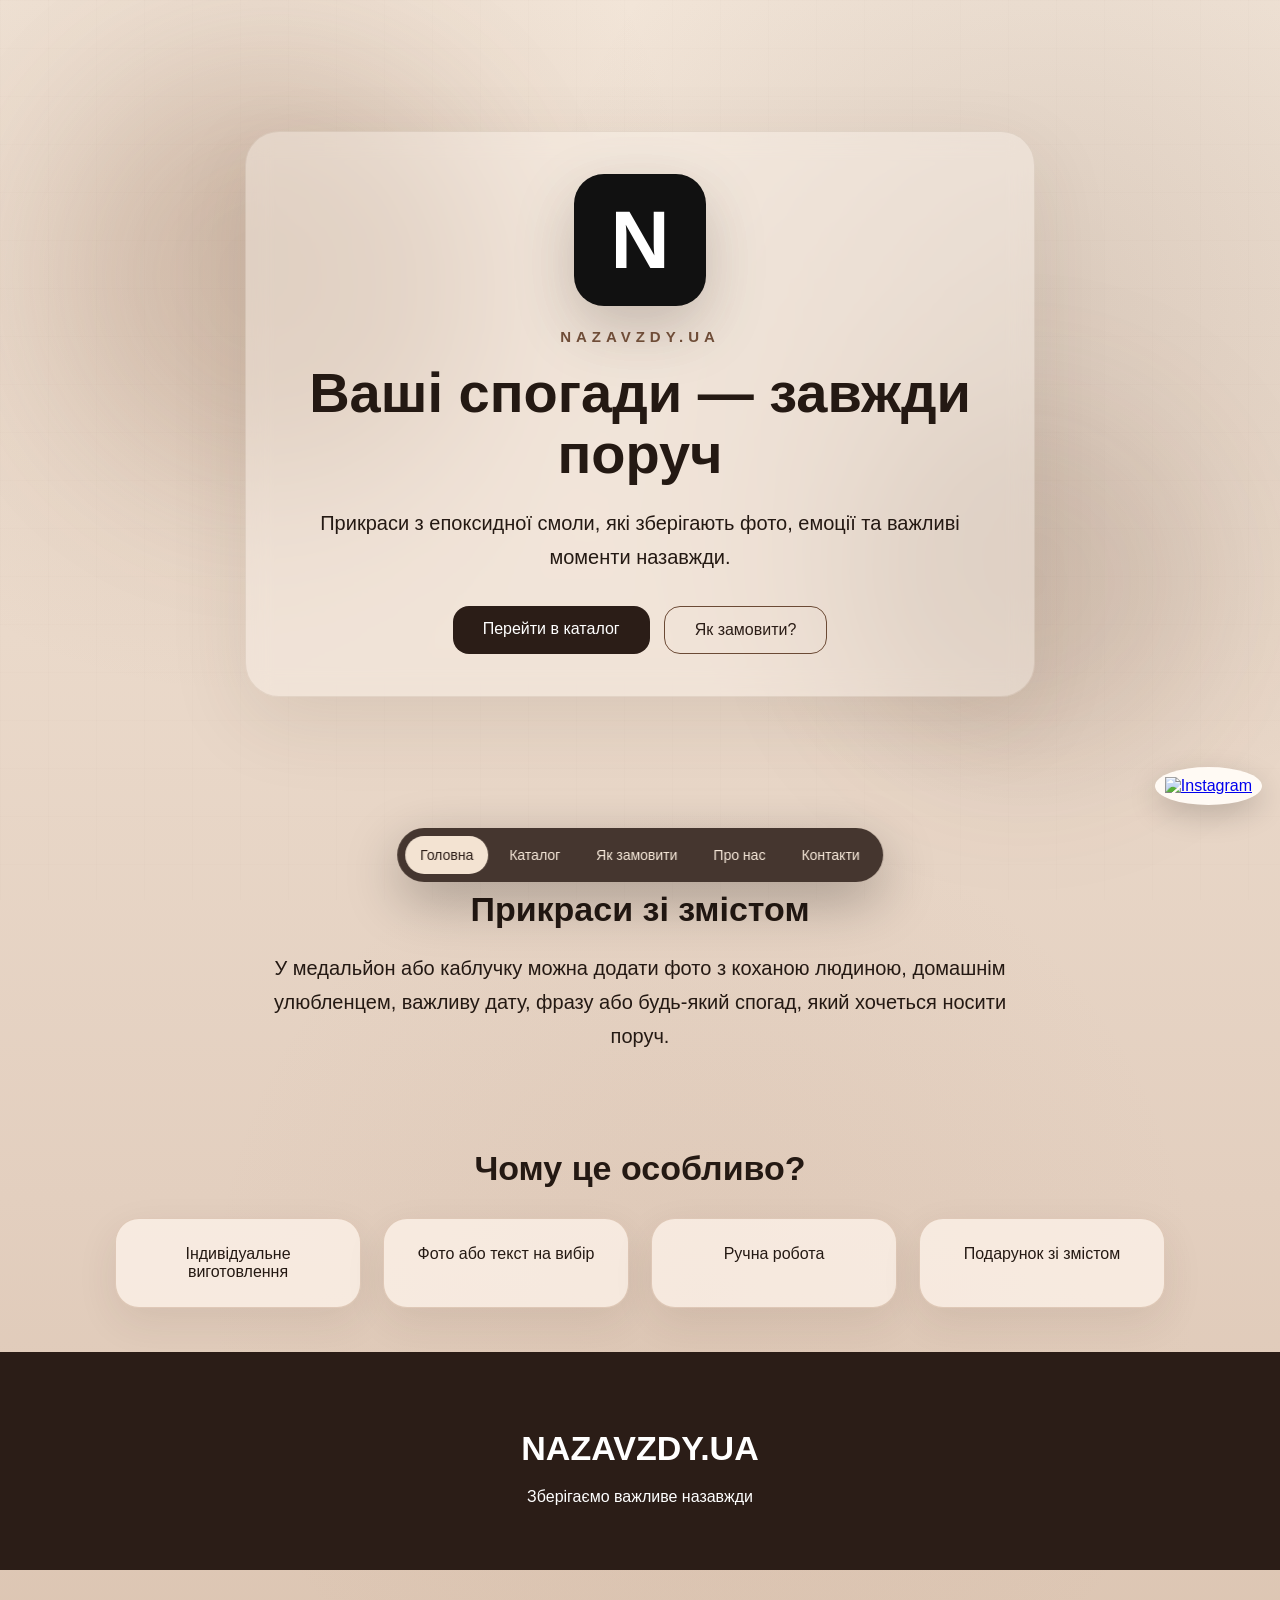
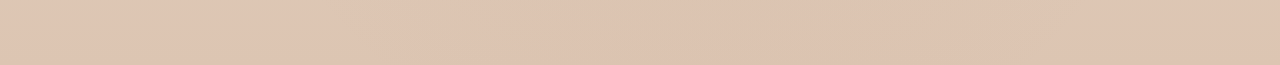
==== index.html @ 91086c23 "Add files via upload" ====
<!DOCTYPE html>
<html lang="uk">
<head>
  <meta charset="UTF-8" />
  <meta name="viewport" content="width=device-width, initial-scale=1.0" />
  <title>NAZAVZDY.UA — Головна</title>
  <link rel="stylesheet" href="style.css" />
</head>
<body>

<nav class="floating-nav">
  <a href="index.html" class="active">Головна</a>
  <a href="catalog.html">Каталог</a>
  <a href="how.html">Як замовити</a>
  <a href="about.html">Про нас</a>
  <a href="contacts.html">Контакти</a>
</nav>

<a href="https://www.instagram.com/nazavzdy.ua?igsh=MTdod3Fsb2txaDExZA%3D%3D&utm_source=qr" target="_blank" class="sticky-instagram">
  <img src="https://upload.wikimedia.org/wikipedia/commons/a/a5/Instagram_icon.png" alt="Instagram">
</a>

<header class="hero">
  <div class="bg-orb orb-one"></div>
  <div class="bg-orb orb-two"></div>

  <div class="hero-content">
    <div class="brand-mark">N</div>
    <p class="brand-small">NAZAVZDY.UA</p>
    <h1>Ваші спогади — завжди поруч</h1>
    <p class="hero-text">
      Прикраси з епоксидної смоли, які зберігають фото, емоції та важливі моменти назавжди.
    </p>

    <div class="hero-actions">
      <a href="catalog.html" class="btn">Перейти в каталог</a>
      <a href="how.html" class="btn btn-light">Як замовити?</a>
    </div>
  </div>
</header>

<section class="section">
  <h2>Прикраси зі змістом</h2>
  <p class="wide-text">
    У медальйон або каблучку можна додати фото з коханою людиною, домашнім улюбленцем,
    важливу дату, фразу або будь-який спогад, який хочеться носити поруч.
  </p>
</section>

<section class="section benefits">
  <h2>Чому це особливо?</h2>
  <div class="benefits-grid">
    <div>Індивідуальне виготовлення</div>
    <div>Фото або текст на вибір</div>
    <div>Ручна робота</div>
    <div>Подарунок зі змістом</div>
  </div>
</section>

<footer>
  <h2>NAZAVZDY.UA</h2>
  <p>Зберігаємо важливе назавжди</p>
</footer>

</body>
</html>
---- style.css ----
* {
  box-sizing: border-box;
}

html {
  scroll-behavior: smooth;
}

body {
  margin: 0;
  font-family: Arial, sans-serif;
  background:
    radial-gradient(circle at 18% 14%, rgba(138, 101, 74, 0.14), transparent 26%),
    radial-gradient(circle at 82% 18%, rgba(84, 58, 43, 0.12), transparent 30%),
    radial-gradient(circle at 55% 78%, rgba(170, 132, 106, 0.08), transparent 34%),
    linear-gradient(180deg, #f2e5d8 0%, #ead9ca 38%, #e3cfbf 72%, #dcc5b2 100%);
  color: #241913;
  overflow-x: hidden;
  padding-bottom: 95px;
}

body::before {
  content: "";
  position: fixed;
  inset: 0;
  pointer-events: none;
  background-image:
    linear-gradient(rgba(94,58,39,0.022) 1px, transparent 1px),
    linear-gradient(90deg, rgba(94,58,39,0.022) 1px, transparent 1px);
  background-size: 48px 48px;
  opacity: .45;
  z-index: -1;
}

.floating-nav {
  position: fixed;
  left: 50%;
  bottom: 18px;
  transform: translateX(-50%);
  z-index: 2000;
  display: flex;
  gap: 6px;
  padding: 8px;
  border-radius: 999px;
  background: rgba(43, 29, 23, 0.86);
  backdrop-filter: blur(14px);
  box-shadow: 0 18px 55px rgba(0,0,0,0.28);
}

.floating-nav a {
  color: #f8eadb;
  text-decoration: none;
  font-size: 14px;
  padding: 11px 15px;
  border-radius: 999px;
  transition: 0.25s;
  white-space: nowrap;
}

.floating-nav a:hover,
.floating-nav a.active {
  background: #f3e3d2;
  color: #2b1d17;
}

.hero {
  min-height: 92vh;
  display: flex;
  align-items: center;
  justify-content: center;
  text-align: center;
  padding: 45px 20px;
  position: relative;
}

.bg-orb {
  position: absolute;
  border-radius: 50%;
  filter: blur(70px);
  animation: floatGlow 7s ease-in-out infinite;
}

.orb-one {
  width: 420px;
  height: 420px;
  background: rgba(122, 84, 60, 0.16);
  top: 8%;
  left: 5%;
}

.orb-two {
  width: 360px;
  height: 360px;
  background: rgba(74, 45, 31, 0.12);
  bottom: 8%;
  right: 6%;
  animation-direction: reverse;
}

.hero-content,
.page-hero,
.contact-card {
  background: rgba(255, 248, 242, 0.34);
  border: 1px solid rgba(120, 89, 65, 0.12);
  box-shadow: 0 25px 80px rgba(70, 46, 33, 0.10);
  backdrop-filter: blur(12px);
  border-radius: 34px;
}

.hero-content {
  position: relative;
  z-index: 2;
  max-width: 790px;
  padding: 42px 34px;
  animation: fadeUp 1s ease;
}

.brand-mark {
  width: 132px;
  height: 132px;
  margin: 0 auto 22px;
  background: #111;
  color: white;
  border-radius: 30px;
  display: flex;
  align-items: center;
  justify-content: center;
  font-size: 82px;
  font-weight: 900;
  box-shadow: 0 22px 60px rgba(43, 29, 23, 0.22);
  animation: softPulse 3.2s ease-in-out infinite;
}

.brand-small {
  letter-spacing: 5px;
  font-size: 15px;
  font-weight: 700;
  margin: 0 0 18px;
  color: #6f4d38;
}

.hero h1,
.page-hero h1 {
  font-size: 56px;
  line-height: 1.08;
  margin: 0;
}

.hero-text,
.page-hero p,
.wide-text {
  font-size: 20px;
  line-height: 1.7;
  max-width: 760px;
  margin: 22px auto 0;
}

.hero-actions {
  margin-top: 32px;
  display: flex;
  justify-content: center;
  gap: 14px;
  flex-wrap: wrap;
}

.btn,
.card button,
#submitBtn {
  background: #2b1d17;
  color: #fff;
  border: none;
  padding: 14px 30px;
  border-radius: 16px;
  text-decoration: none;
  cursor: pointer;
  transition: 0.25s;
  font-size: 16px;
}

.btn:hover,
.card button:hover,
#submitBtn:hover {
  background: #6b4a35;
  transform: translateY(-2px);
}

.btn-light {
  background: transparent;
  color: #2b1d17;
  border: 1px solid #6b4a35;
}

.btn-light:hover {
  color: white;
}

.section {
  max-width: 1100px;
  margin: 0 auto;
  padding: 34px 25px;
  text-align: center;
}

.page-hero {
  max-width: 950px;
  margin: 45px auto 10px;
  padding: 58px 30px;
  text-align: center;
  animation: fadeUp 0.8s ease;
}

h2 {
  font-size: 34px;
  margin-bottom: 20px;
}

.steps-grid,
.benefits-grid {
  display: grid;
  grid-template-columns: repeat(auto-fit, minmax(230px, 1fr));
  gap: 22px;
  margin-top: 30px;
}

.steps-grid div,
.benefits-grid div,
.info-box {
  background: rgba(255, 246, 238, 0.72);
  border: 1px solid rgba(178, 139, 108, 0.35);
  border-radius: 24px;
  padding: 26px;
  box-shadow: 0 14px 40px rgba(70, 46, 33, 0.09);
  transition: 0.3s;
}

.steps-grid div:hover,
.benefits-grid div:hover,
.info-box:hover {
  transform: translateY(-5px);
  box-shadow: 0 20px 50px rgba(70, 46, 33, 0.14);
}

.steps-grid span {
  display: inline-block;
  font-size: 14px;
  color: #fff;
  background: #2b1d17;
  padding: 8px 12px;
  border-radius: 50px;
  margin-bottom: 12px;
}

.products-grid {
  display: grid;
  grid-template-columns: repeat(auto-fit, minmax(260px, 1fr));
  gap: 28px;
}

.card {
  background: #f5e6d8;
  border-radius: 26px;
  overflow: hidden;
  box-shadow: 0 14px 40px rgba(70, 46, 33, 0.12);
  transition: 0.3s;
  text-align: left;
}

.card:hover {
  transform: translateY(-8px);
  box-shadow: 0 22px 55px rgba(70, 46, 33, 0.18);
}

.card img {
  width: 100%;
  height: 330px;
  object-fit: cover;
  display: block;
  transition: 0.35s;
}

.card:hover img {
  transform: scale(1.04);
}

.card h3 {
  font-size: 22px;
  color: #2d1e18;
  padding: 24px 24px 5px;
  margin: 0;
}

.card p {
  font-size: 18px;
  color: #5f4637;
  padding: 0 24px;
}

.card button {
  margin: 10px 24px 26px;
}

.info-box {
  max-width: 560px;
  margin: 28px auto 0;
}

.custom-order {
  padding-top: 8px;
}

.custom-order-box {
  max-width: 820px;
  margin: 0 auto;
  padding: 38px;
  border-radius: 30px;
  background: rgba(255, 248, 242, 0.56);
  border: 1px solid rgba(120, 89, 65, 0.12);
  box-shadow: 0 18px 45px rgba(70, 46, 33, 0.08);
}

.custom-order-box h2 {
  margin-top: 0;
}

.custom-order-box p {
  font-size: 19px;
  line-height: 1.8;
  margin-bottom: 28px;
  color: #4d3a2f;
}

.popup {
  display: none;
  position: fixed;
  inset: 0;
  background: rgba(0,0,0,0.68);
  z-index: 3000;
  padding: 20px;
  overflow-y: auto;
}

.popup-content {
  background: #f5e6d8;
  max-width: 530px;
  margin: 25px auto;
  padding: 28px;
  border-radius: 26px;
  position: relative;
  animation: scaleIn 0.25s ease;
}

.close {
  position: absolute;
  top: 14px;
  right: 22px;
  font-size: 34px;
  cursor: pointer;
}

.popup-image {
  width: 100%;
  height: 285px;
  object-fit: cover;
  border-radius: 20px;
  margin-bottom: 20px;
}

input,
textarea,
select {
  width: 100%;
  padding: 15px;
  margin-bottom: 13px;
  border: 1px solid rgba(178, 139, 108, 0.65);
  border-radius: 13px;
  font-size: 16px;
  background: #fffaf4;
}

textarea {
  min-height: 95px;
  resize: vertical;
}

.form-label {
  display: block;
  margin-bottom: 8px;
  font-weight: bold;
}

.total-price {
  background: #2b1d17;
  color: white;
  padding: 15px;
  border-radius: 14px;
  text-align: center;
  font-weight: bold;
}

#successMessage {
  color: #24572c;
  font-weight: bold;
  text-align: center;
}

footer {
  text-align: center;
  background: #2b1d17;
  color: white;
  padding: 48px 20px;
  margin-top: 10px;
}

.instagram-footer {
  display: inline-flex;
  align-items: center;
  gap: 12px;
  color: white;
  text-decoration: none;
  border: 1px solid rgba(255,255,255,0.35);
  padding: 13px 20px;
  border-radius: 50px;
  transition: 0.3s;
}

.instagram-footer.dark {
  background: #2b1d17;
}

.instagram-footer img,
.sticky-instagram img {
  width: 35px;
  height: 35px;
}

.sticky-instagram {
  position: fixed;
  right: 18px;
  bottom: 95px;
  z-index: 1999;
  background: #fffaf4;
  border-radius: 50%;
  padding: 10px;
  box-shadow: 0 10px 30px rgba(0,0,0,0.18);
  transition: 0.3s;
}

.sticky-instagram:hover {
  transform: scale(1.08);
}

@keyframes fadeUp {
  from { opacity: 0; transform: translateY(28px); }
  to { opacity: 1; transform: translateY(0); }
}

@keyframes scaleIn {
  from { opacity: 0; transform: scale(0.94); }
  to { opacity: 1; transform: scale(1); }
}

@keyframes softPulse {
  0%, 100% { transform: scale(1); }
  50% { transform: scale(1.04); }
}

@keyframes floatGlow {
  0%, 100% { transform: translateY(0); }
  50% { transform: translateY(-24px); }
}

@media (max-width: 700px) {
  .floating-nav {
    width: calc(100% - 24px);
    overflow-x: auto;
    justify-content: flex-start;
  }

  .floating-nav a {
    font-size: 13px;
    padding: 10px 13px;
  }

  .hero h1,
  .page-hero h1 {
    font-size: 36px;
  }

  .brand-mark {
    width: 105px;
    height: 105px;
    font-size: 66px;
  }

  .hero-content,
  .page-hero {
    padding: 34px 22px;
  }

  .section {
    padding: 28px 18px;
  }

  .card img {
    height: 300px;
  }
}
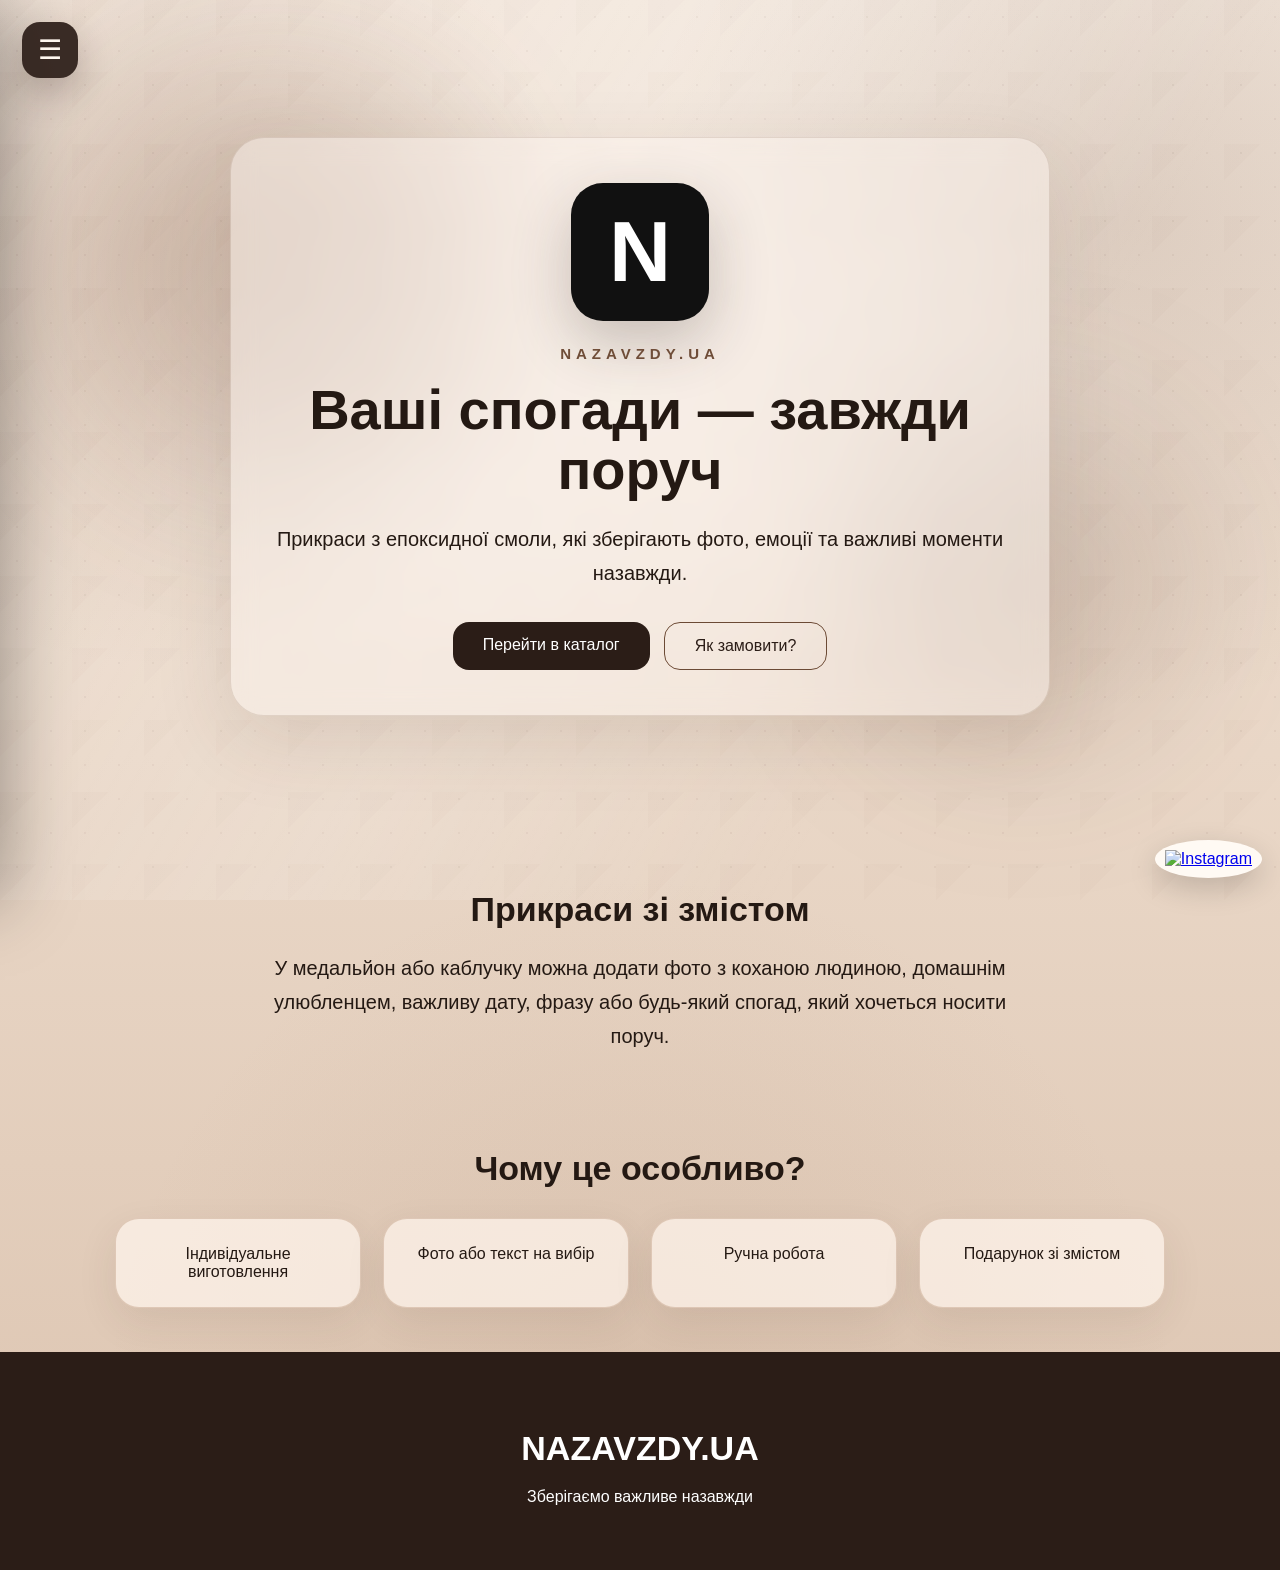
==== commit 4fbc55b1: "Update index.html" ====
--- a/index.html
+++ b/index.html
@@ -8,7 +8,14 @@
 </head>
 <body>
 
-<nav class="floating-nav">
+<button class="menu-btn" onclick="toggleMenu()">☰</button>
+
+<div class="menu-overlay" id="menuOverlay" onclick="closeMenu()"></div>
+
+<nav class="side-menu" id="sideMenu">
+  <button class="menu-close" onclick="closeMenu()">×</button>
+  <p class="menu-brand">NAZAVZDY.UA</p>
+
   <a href="index.html" class="active">Головна</a>
   <a href="catalog.html">Каталог</a>
   <a href="how.html">Як замовити</a>
@@ -27,7 +34,9 @@
   <div class="hero-content">
     <div class="brand-mark">N</div>
     <p class="brand-small">NAZAVZDY.UA</p>
+
     <h1>Ваші спогади — завжди поруч</h1>
+
     <p class="hero-text">
       Прикраси з епоксидної смоли, які зберігають фото, емоції та важливі моменти назавжди.
     </p>
@@ -49,6 +58,7 @@
 
 <section class="section benefits">
   <h2>Чому це особливо?</h2>
+
   <div class="benefits-grid">
     <div>Індивідуальне виготовлення</div>
     <div>Фото або текст на вибір</div>
@@ -62,5 +72,6 @@
   <p>Зберігаємо важливе назавжди</p>
 </footer>
 
+<script src="script.js"></script>
 </body>
-</html>+</html>
--- a/style.css
+++ b/style.css
@@ -9,14 +9,14 @@
 body {
   margin: 0;
   font-family: Arial, sans-serif;
-  background:
-    radial-gradient(circle at 18% 14%, rgba(138, 101, 74, 0.14), transparent 26%),
-    radial-gradient(circle at 82% 18%, rgba(84, 58, 43, 0.12), transparent 30%),
-    radial-gradient(circle at 55% 78%, rgba(170, 132, 106, 0.08), transparent 34%),
-    linear-gradient(180deg, #f2e5d8 0%, #ead9ca 38%, #e3cfbf 72%, #dcc5b2 100%);
   color: #241913;
   overflow-x: hidden;
-  padding-bottom: 95px;
+
+  background:
+    radial-gradient(circle at 12% 16%, rgba(116, 76, 52, 0.16), transparent 24%),
+    radial-gradient(circle at 88% 14%, rgba(82, 51, 35, 0.12), transparent 28%),
+    radial-gradient(circle at 50% 90%, rgba(143, 103, 75, 0.10), transparent 35%),
+    linear-gradient(180deg, #f3e7dc 0%, #ead8c8 48%, #dcc4b0 100%);
 }
 
 body::before {
@@ -24,59 +24,169 @@
   position: fixed;
   inset: 0;
   pointer-events: none;
+  z-index: -2;
+
   background-image:
-    linear-gradient(rgba(94,58,39,0.022) 1px, transparent 1px),
-    linear-gradient(90deg, rgba(94,58,39,0.022) 1px, transparent 1px);
-  background-size: 48px 48px;
-  opacity: .45;
+    radial-gradient(rgba(70, 43, 29, 0.075) 1px, transparent 1px),
+    linear-gradient(135deg, rgba(70, 43, 29, 0.025) 25%, transparent 25%);
+  background-size: 34px 34px, 72px 72px;
+  opacity: 0.65;
+}
+
+body::after {
+  content: "";
+  position: fixed;
+  inset: 0;
+  pointer-events: none;
   z-index: -1;
-}
-
-.floating-nav {
+  background:
+    linear-gradient(120deg, transparent 0%, rgba(255,255,255,0.16) 45%, transparent 72%);
+}
+
+/* MENU */
+
+.menu-btn {
   position: fixed;
-  left: 50%;
-  bottom: 18px;
-  transform: translateX(-50%);
-  z-index: 2000;
+  top: 22px;
+  left: 22px;
+  z-index: 3001;
+
+  width: 56px;
+  height: 56px;
+
+  border: none;
+  border-radius: 18px;
+
+  background: rgba(43, 29, 23, 0.92);
+  color: #fff7ef;
+
+  font-size: 27px;
+  cursor: pointer;
+
+  box-shadow: 0 15px 35px rgba(43, 29, 23, 0.25);
+  transition: 0.3s ease;
+}
+
+.menu-btn:hover {
+  transform: scale(1.06);
+  background: #6b4a35;
+}
+
+.menu-overlay {
+  position: fixed;
+  inset: 0;
+  z-index: 2999;
+
+  background: rgba(0, 0, 0, 0.34);
+  opacity: 0;
+  pointer-events: none;
+
+  transition: 0.3s ease;
+}
+
+.menu-overlay.active {
+  opacity: 1;
+  pointer-events: auto;
+}
+
+.side-menu {
+  position: fixed;
+  top: 0;
+  left: -330px;
+
+  width: 310px;
+  height: 100vh;
+
+  z-index: 3000;
+
+  padding: 34px 26px;
+
+  background:
+    linear-gradient(180deg, rgba(50, 33, 25, 0.98), rgba(86, 58, 42, 0.96));
+
+  box-shadow: 25px 0 70px rgba(0,0,0,0.35);
+  transition: 0.4s ease;
+
   display: flex;
-  gap: 6px;
-  padding: 8px;
-  border-radius: 999px;
-  background: rgba(43, 29, 23, 0.86);
-  backdrop-filter: blur(14px);
-  box-shadow: 0 18px 55px rgba(0,0,0,0.28);
-}
-
-.floating-nav a {
+  flex-direction: column;
+  gap: 12px;
+}
+
+.side-menu.active {
+  left: 0;
+}
+
+.menu-close {
+  align-self: flex-end;
+
+  width: 42px;
+  height: 42px;
+
+  border: none;
+  border-radius: 14px;
+
+  background: rgba(255,255,255,0.12);
+  color: white;
+
+  font-size: 28px;
+  cursor: pointer;
+}
+
+.menu-brand {
   color: #f8eadb;
+  font-size: 15px;
+  letter-spacing: 4px;
+  font-weight: bold;
+  margin: 28px 0 18px;
+}
+
+.side-menu a {
+  color: #fff7ef;
   text-decoration: none;
-  font-size: 14px;
-  padding: 11px 15px;
-  border-radius: 999px;
-  transition: 0.25s;
-  white-space: nowrap;
-}
-
-.floating-nav a:hover,
-.floating-nav a.active {
-  background: #f3e3d2;
-  color: #2b1d17;
-}
+
+  font-size: 20px;
+  padding: 17px 18px;
+
+  border-radius: 18px;
+
+  transition: 0.25s ease;
+}
+
+.side-menu a:hover,
+.side-menu a.active {
+  background: rgba(255, 248, 242, 0.18);
+  transform: translateX(7px);
+}
+
+/* HERO */
 
 .hero {
   min-height: 92vh;
   display: flex;
   align-items: center;
   justify-content: center;
+
   text-align: center;
-  padding: 45px 20px;
+  padding: 70px 20px 45px;
   position: relative;
+}
+
+.hero::before {
+  content: "";
+  position: absolute;
+  width: 78%;
+  max-width: 920px;
+  height: 420px;
+  border-radius: 50%;
+  background: rgba(255,255,255,0.16);
+  filter: blur(60px);
+  z-index: -1;
 }
 
 .bg-orb {
   position: absolute;
   border-radius: 50%;
-  filter: blur(70px);
+  filter: blur(75px);
   animation: floatGlow 7s ease-in-out infinite;
 }
 
@@ -100,9 +210,9 @@
 .hero-content,
 .page-hero,
 .contact-card {
-  background: rgba(255, 248, 242, 0.34);
-  border: 1px solid rgba(120, 89, 65, 0.12);
-  box-shadow: 0 25px 80px rgba(70, 46, 33, 0.10);
+  background: rgba(255, 248, 242, 0.42);
+  border: 1px solid rgba(120, 89, 65, 0.16);
+  box-shadow: 0 25px 80px rgba(70, 46, 33, 0.12);
   backdrop-filter: blur(12px);
   border-radius: 34px;
 }
@@ -110,24 +220,30 @@
 .hero-content {
   position: relative;
   z-index: 2;
-  max-width: 790px;
-  padding: 42px 34px;
+  max-width: 820px;
+  padding: 45px 36px;
   animation: fadeUp 1s ease;
 }
 
 .brand-mark {
-  width: 132px;
-  height: 132px;
-  margin: 0 auto 22px;
+  width: 138px;
+  height: 138px;
+
+  margin: 0 auto 24px;
+
   background: #111;
   color: white;
-  border-radius: 30px;
+
+  border-radius: 32px;
+
   display: flex;
   align-items: center;
   justify-content: center;
-  font-size: 82px;
+
+  font-size: 86px;
   font-weight: 900;
-  box-shadow: 0 22px 60px rgba(43, 29, 23, 0.22);
+
+  box-shadow: 0 22px 60px rgba(43, 29, 23, 0.24);
   animation: softPulse 3.2s ease-in-out infinite;
 }
 
@@ -157,6 +273,7 @@
 
 .hero-actions {
   margin-top: 32px;
+
   display: flex;
   justify-content: center;
   gap: 14px;
@@ -168,11 +285,14 @@
 #submitBtn {
   background: #2b1d17;
   color: #fff;
+
   border: none;
   padding: 14px 30px;
   border-radius: 16px;
+
   text-decoration: none;
   cursor: pointer;
+
   transition: 0.25s;
   font-size: 16px;
 }
@@ -194,6 +314,8 @@
   color: white;
 }
 
+/* SECTIONS */
+
 .section {
   max-width: 1100px;
   margin: 0 auto;
@@ -203,7 +325,7 @@
 
 .page-hero {
   max-width: 950px;
-  margin: 45px auto 10px;
+  margin: 70px auto 10px;
   padding: 58px 30px;
   text-align: center;
   animation: fadeUp 0.8s ease;
@@ -229,6 +351,7 @@
   border: 1px solid rgba(178, 139, 108, 0.35);
   border-radius: 24px;
   padding: 26px;
+
   box-shadow: 0 14px 40px rgba(70, 46, 33, 0.09);
   transition: 0.3s;
 }
@@ -242,13 +365,19 @@
 
 .steps-grid span {
   display: inline-block;
+
   font-size: 14px;
   color: #fff;
+
   background: #2b1d17;
+
   padding: 8px 12px;
   border-radius: 50px;
+
   margin-bottom: 12px;
 }
+
+/* PRODUCTS */
 
 .products-grid {
   display: grid;
@@ -257,11 +386,14 @@
 }
 
 .card {
-  background: #f5e6d8;
+  background: rgba(245, 230, 216, 0.9);
+
   border-radius: 26px;
   overflow: hidden;
+
   box-shadow: 0 14px 40px rgba(70, 46, 33, 0.12);
   transition: 0.3s;
+
   text-align: left;
 }
 
@@ -273,8 +405,10 @@
 .card img {
   width: 100%;
   height: 330px;
+
   object-fit: cover;
   display: block;
+
   transition: 0.35s;
 }
 
@@ -304,6 +438,8 @@
   margin: 28px auto 0;
 }
 
+/* CUSTOM ORDER */
+
 .custom-order {
   padding-top: 8px;
 }
@@ -312,8 +448,10 @@
   max-width: 820px;
   margin: 0 auto;
   padding: 38px;
+
   border-radius: 30px;
-  background: rgba(255, 248, 242, 0.56);
+
+  background: rgba(255, 248, 242, 0.58);
   border: 1px solid rgba(120, 89, 65, 0.12);
   box-shadow: 0 18px 45px rgba(70, 46, 33, 0.08);
 }
@@ -329,23 +467,30 @@
   color: #4d3a2f;
 }
 
+/* POPUP */
+
 .popup {
   display: none;
   position: fixed;
   inset: 0;
+
   background: rgba(0,0,0,0.68);
-  z-index: 3000;
+
+  z-index: 5000;
   padding: 20px;
   overflow-y: auto;
 }
 
 .popup-content {
   background: #f5e6d8;
+
   max-width: 530px;
   margin: 25px auto;
   padding: 28px;
+
   border-radius: 26px;
   position: relative;
+
   animation: scaleIn 0.25s ease;
 }
 
@@ -353,6 +498,7 @@
   position: absolute;
   top: 14px;
   right: 22px;
+
   font-size: 34px;
   cursor: pointer;
 }
@@ -360,8 +506,10 @@
 .popup-image {
   width: 100%;
   height: 285px;
+
   object-fit: cover;
   border-radius: 20px;
+
   margin-bottom: 20px;
 }
 
@@ -369,11 +517,15 @@
 textarea,
 select {
   width: 100%;
+
   padding: 15px;
   margin-bottom: 13px;
+
   border: 1px solid rgba(178, 139, 108, 0.65);
   border-radius: 13px;
+
   font-size: 16px;
+
   background: #fffaf4;
 }
 
@@ -391,8 +543,10 @@
 .total-price {
   background: #2b1d17;
   color: white;
+
   padding: 15px;
   border-radius: 14px;
+
   text-align: center;
   font-weight: bold;
 }
@@ -403,10 +557,13 @@
   text-align: center;
 }
 
+/* FOOTER / INSTAGRAM */
+
 footer {
   text-align: center;
   background: #2b1d17;
   color: white;
+
   padding: 48px 20px;
   margin-top: 10px;
 }
@@ -415,11 +572,14 @@
   display: inline-flex;
   align-items: center;
   gap: 12px;
+
   color: white;
   text-decoration: none;
+
   border: 1px solid rgba(255,255,255,0.35);
   padding: 13px 20px;
   border-radius: 50px;
+
   transition: 0.3s;
 }
 
@@ -436,11 +596,15 @@
 .sticky-instagram {
   position: fixed;
   right: 18px;
-  bottom: 95px;
-  z-index: 1999;
+  bottom: 22px;
+
+  z-index: 2500;
+
   background: #fffaf4;
+
   border-radius: 50%;
   padding: 10px;
+
   box-shadow: 0 10px 30px rgba(0,0,0,0.18);
   transition: 0.3s;
 }
@@ -449,36 +613,68 @@
   transform: scale(1.08);
 }
 
+/* ANIMATIONS */
+
 @keyframes fadeUp {
-  from { opacity: 0; transform: translateY(28px); }
-  to { opacity: 1; transform: translateY(0); }
+  from {
+    opacity: 0;
+    transform: translateY(28px);
+  }
+
+  to {
+    opacity: 1;
+    transform: translateY(0);
+  }
 }
 
 @keyframes scaleIn {
-  from { opacity: 0; transform: scale(0.94); }
-  to { opacity: 1; transform: scale(1); }
+  from {
+    opacity: 0;
+    transform: scale(0.94);
+  }
+
+  to {
+    opacity: 1;
+    transform: scale(1);
+  }
 }
 
 @keyframes softPulse {
-  0%, 100% { transform: scale(1); }
-  50% { transform: scale(1.04); }
+  0%, 100% {
+    transform: scale(1);
+  }
+
+  50% {
+    transform: scale(1.04);
+  }
 }
 
 @keyframes floatGlow {
-  0%, 100% { transform: translateY(0); }
-  50% { transform: translateY(-24px); }
-}
+  0%, 100% {
+    transform: translateY(0);
+  }
+
+  50% {
+    transform: translateY(-24px);
+  }
+}
+
+/* MOBILE */
 
 @media (max-width: 700px) {
-  .floating-nav {
-    width: calc(100% - 24px);
-    overflow-x: auto;
-    justify-content: flex-start;
-  }
-
-  .floating-nav a {
-    font-size: 13px;
-    padding: 10px 13px;
+  .menu-btn {
+    width: 50px;
+    height: 50px;
+
+    top: 16px;
+    left: 16px;
+
+    font-size: 24px;
+  }
+
+  .side-menu {
+    width: 285px;
+    left: -305px;
   }
 
   .hero h1,
@@ -504,4 +700,8 @@
   .card img {
     height: 300px;
   }
-}+
+  .page-hero {
+    margin-top: 80px;
+  }
+}
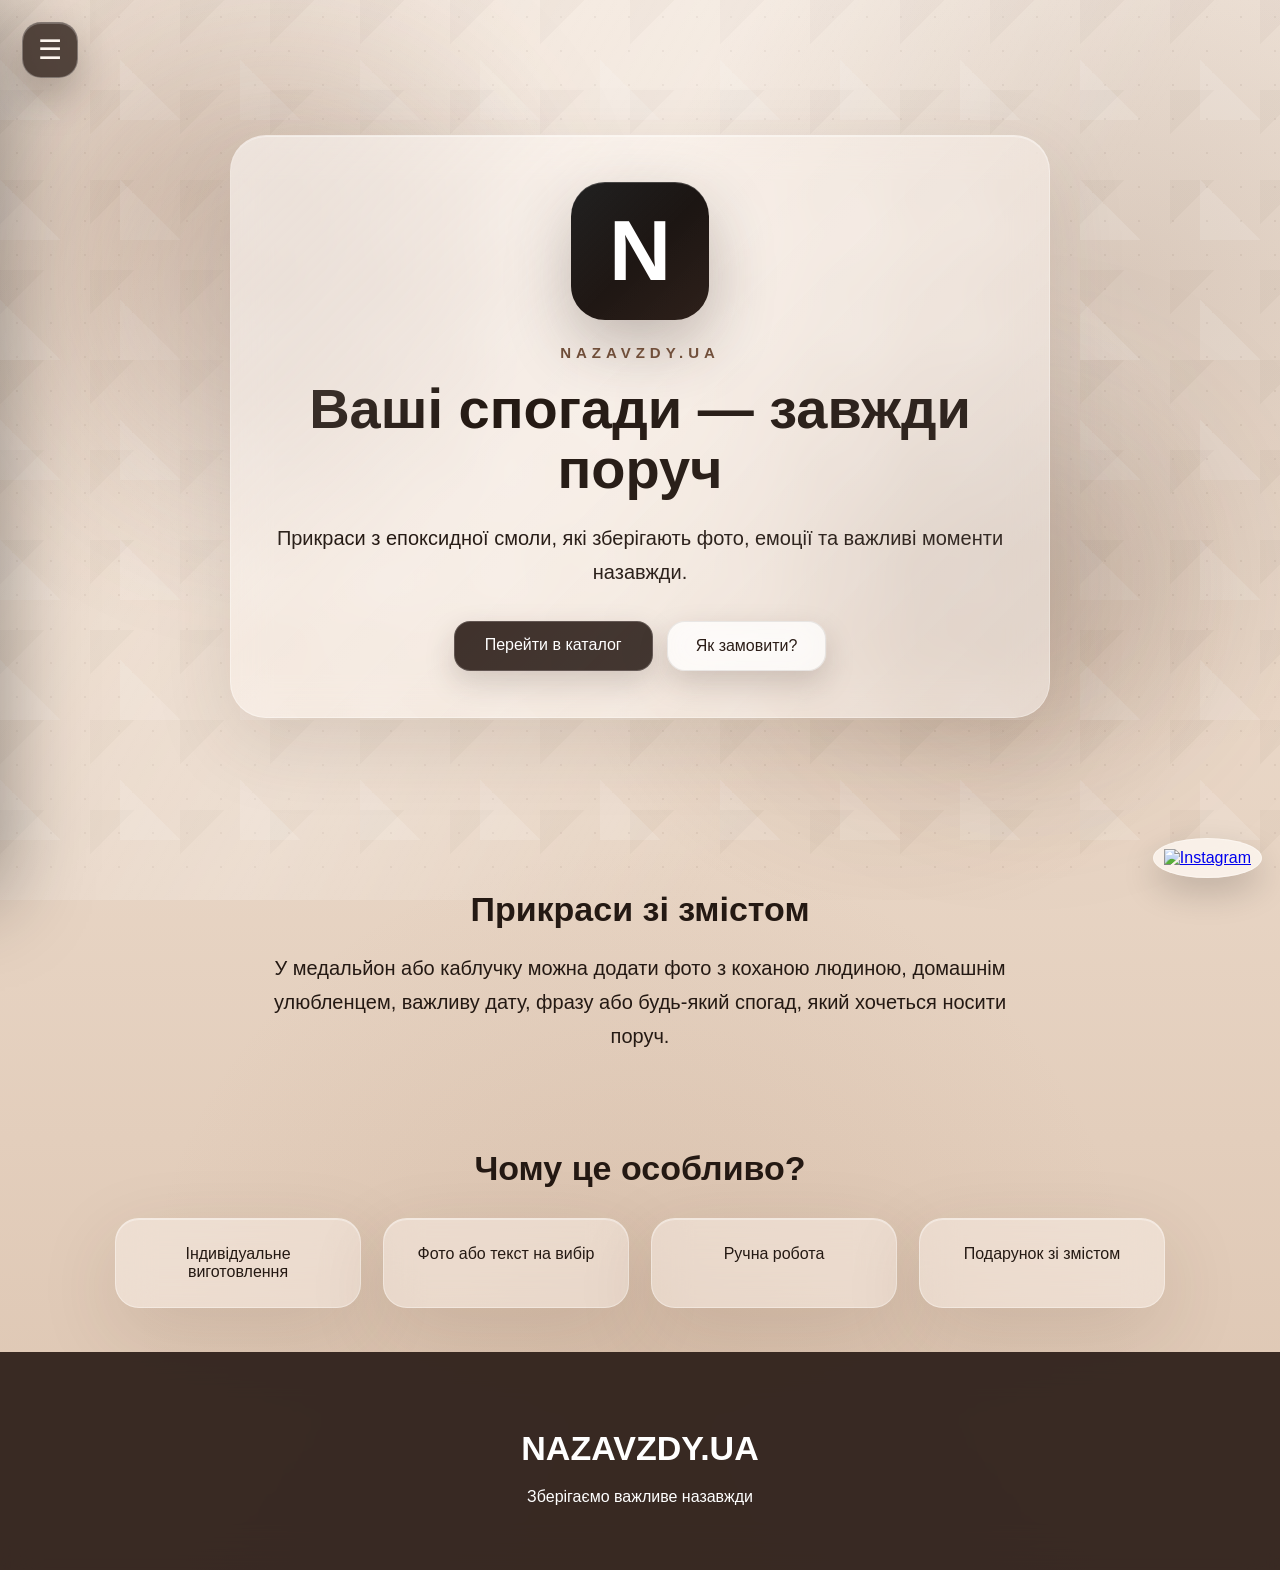
==== commit 687184ae: "Update index.html" ====
--- a/index.html
+++ b/index.html
@@ -21,6 +21,7 @@
   <a href="how.html">Як замовити</a>
   <a href="about.html">Про нас</a>
   <a href="contacts.html">Контакти</a>
+  <a href="admin.html">Адмінка</a>
 </nav>
 
 <a href="https://www.instagram.com/nazavzdy.ua?igsh=MTdod3Fsb2txaDExZA%3D%3D&utm_source=qr" target="_blank" class="sticky-instagram">
--- a/style.css
+++ b/style.css
@@ -13,34 +13,39 @@
   overflow-x: hidden;
 
   background:
-    radial-gradient(circle at 12% 16%, rgba(116, 76, 52, 0.16), transparent 24%),
-    radial-gradient(circle at 88% 14%, rgba(82, 51, 35, 0.12), transparent 28%),
-    radial-gradient(circle at 50% 90%, rgba(143, 103, 75, 0.10), transparent 35%),
-    linear-gradient(180deg, #f3e7dc 0%, #ead8c8 48%, #dcc4b0 100%);
-}
-
+    radial-gradient(circle at 10% 12%, rgba(130, 88, 60, 0.18), transparent 24%),
+    radial-gradient(circle at 88% 18%, rgba(80, 50, 34, 0.14), transparent 28%),
+    radial-gradient(circle at 50% 86%, rgba(160, 118, 88, 0.13), transparent 34%),
+    linear-gradient(180deg, #f3e7dc 0%, #ead8c8 45%, #dcc4b0 100%);
+}
+
+/* мʼякий візерунок фону */
 body::before {
   content: "";
   position: fixed;
   inset: 0;
   pointer-events: none;
-  z-index: -2;
-
+  z-index: -3;
   background-image:
-    radial-gradient(rgba(70, 43, 29, 0.075) 1px, transparent 1px),
-    linear-gradient(135deg, rgba(70, 43, 29, 0.025) 25%, transparent 25%);
-  background-size: 34px 34px, 72px 72px;
-  opacity: 0.65;
-}
-
+    radial-gradient(rgba(70, 43, 29, 0.08) 1px, transparent 1px),
+    linear-gradient(135deg, rgba(70, 43, 29, 0.035) 25%, transparent 25%),
+    linear-gradient(45deg, rgba(255,255,255,0.18) 25%, transparent 25%);
+  background-size: 34px 34px, 90px 90px, 120px 120px;
+  opacity: 0.8;
+}
+
+/* скляні переливи */
 body::after {
   content: "";
   position: fixed;
   inset: 0;
   pointer-events: none;
-  z-index: -1;
+  z-index: -2;
   background:
-    linear-gradient(120deg, transparent 0%, rgba(255,255,255,0.16) 45%, transparent 72%);
+    linear-gradient(120deg, transparent 0%, rgba(255,255,255,0.22) 42%, transparent 68%),
+    radial-gradient(circle at 30% 40%, rgba(255,255,255,0.18), transparent 28%),
+    radial-gradient(circle at 70% 65%, rgba(105,70,48,0.12), transparent 32%);
+  animation: backgroundMove 10s ease-in-out infinite alternate;
 }
 
 /* MENU */
@@ -50,38 +55,37 @@
   top: 22px;
   left: 22px;
   z-index: 3001;
-
   width: 56px;
   height: 56px;
-
-  border: none;
-  border-radius: 18px;
-
-  background: rgba(43, 29, 23, 0.92);
+  border: 1px solid rgba(255,255,255,0.28);
+  border-radius: 19px;
+  background: rgba(43, 29, 23, 0.78);
   color: #fff7ef;
-
   font-size: 27px;
   cursor: pointer;
-
-  box-shadow: 0 15px 35px rgba(43, 29, 23, 0.25);
+  backdrop-filter: blur(18px);
+  -webkit-backdrop-filter: blur(18px);
+  box-shadow:
+    inset 0 1px 0 rgba(255,255,255,0.22),
+    0 18px 40px rgba(43, 29, 23, 0.28);
   transition: 0.3s ease;
+  animation: floatSmall 4s ease-in-out infinite;
 }
 
 .menu-btn:hover {
-  transform: scale(1.06);
-  background: #6b4a35;
+  transform: scale(1.08) rotate(3deg);
+  background: rgba(107, 74, 53, 0.9);
 }
 
 .menu-overlay {
   position: fixed;
   inset: 0;
   z-index: 2999;
-
-  background: rgba(0, 0, 0, 0.34);
+  background: rgba(0, 0, 0, 0.35);
   opacity: 0;
   pointer-events: none;
-
-  transition: 0.3s ease;
+  transition: 0.35s ease;
+  backdrop-filter: blur(4px);
 }
 
 .menu-overlay.active {
@@ -92,21 +96,18 @@
 .side-menu {
   position: fixed;
   top: 0;
-  left: -330px;
-
-  width: 310px;
+  left: -340px;
+  width: 315px;
   height: 100vh;
-
   z-index: 3000;
-
   padding: 34px 26px;
-
   background:
-    linear-gradient(180deg, rgba(50, 33, 25, 0.98), rgba(86, 58, 42, 0.96));
-
-  box-shadow: 25px 0 70px rgba(0,0,0,0.35);
-  transition: 0.4s ease;
-
+    linear-gradient(180deg, rgba(52, 34, 25, 0.82), rgba(95, 65, 47, 0.78));
+  backdrop-filter: blur(24px);
+  -webkit-backdrop-filter: blur(24px);
+  border-right: 1px solid rgba(255,255,255,0.18);
+  box-shadow: 30px 0 80px rgba(0,0,0,0.35);
+  transition: 0.45s cubic-bezier(.2,.8,.2,1);
   display: flex;
   flex-direction: column;
   gap: 12px;
@@ -118,18 +119,19 @@
 
 .menu-close {
   align-self: flex-end;
-
   width: 42px;
   height: 42px;
-
-  border: none;
+  border: 1px solid rgba(255,255,255,0.22);
   border-radius: 14px;
-
   background: rgba(255,255,255,0.12);
   color: white;
-
   font-size: 28px;
   cursor: pointer;
+  transition: 0.25s;
+}
+
+.menu-close:hover {
+  transform: rotate(90deg) scale(1.05);
 }
 
 .menu-brand {
@@ -143,19 +145,16 @@
 .side-menu a {
   color: #fff7ef;
   text-decoration: none;
-
   font-size: 20px;
   padding: 17px 18px;
-
   border-radius: 18px;
-
-  transition: 0.25s ease;
+  transition: 0.28s ease;
 }
 
 .side-menu a:hover,
 .side-menu a.active {
   background: rgba(255, 248, 242, 0.18);
-  transform: translateX(7px);
+  transform: translateX(9px);
 }
 
 /* HERO */
@@ -165,7 +164,6 @@
   display: flex;
   align-items: center;
   justify-content: center;
-
   text-align: center;
   padding: 70px 20px 45px;
   position: relative;
@@ -174,26 +172,27 @@
 .hero::before {
   content: "";
   position: absolute;
-  width: 78%;
-  max-width: 920px;
-  height: 420px;
+  width: 82%;
+  max-width: 950px;
+  height: 460px;
   border-radius: 50%;
-  background: rgba(255,255,255,0.16);
-  filter: blur(60px);
+  background: rgba(255,255,255,0.18);
+  filter: blur(65px);
   z-index: -1;
+  animation: glowBreath 6s ease-in-out infinite;
 }
 
 .bg-orb {
   position: absolute;
   border-radius: 50%;
-  filter: blur(75px);
+  filter: blur(80px);
   animation: floatGlow 7s ease-in-out infinite;
 }
 
 .orb-one {
-  width: 420px;
-  height: 420px;
-  background: rgba(122, 84, 60, 0.16);
+  width: 430px;
+  height: 430px;
+  background: rgba(122, 84, 60, 0.18);
   top: 8%;
   left: 5%;
 }
@@ -201,7 +200,7 @@
 .orb-two {
   width: 360px;
   height: 360px;
-  background: rgba(74, 45, 31, 0.12);
+  background: rgba(74, 45, 31, 0.14);
   bottom: 8%;
   right: 6%;
   animation-direction: reverse;
@@ -209,41 +208,58 @@
 
 .hero-content,
 .page-hero,
-.contact-card {
+.contact-card,
+.info-box,
+.custom-order-box,
+.steps-grid div,
+.benefits-grid div,
+.card {
   background: rgba(255, 248, 242, 0.42);
-  border: 1px solid rgba(120, 89, 65, 0.16);
-  box-shadow: 0 25px 80px rgba(70, 46, 33, 0.12);
-  backdrop-filter: blur(12px);
-  border-radius: 34px;
+  border: 1px solid rgba(255,255,255,0.36);
+  box-shadow:
+    inset 0 1px 0 rgba(255,255,255,0.38),
+    0 25px 80px rgba(70, 46, 33, 0.13);
+  backdrop-filter: blur(18px);
+  -webkit-backdrop-filter: blur(18px);
 }
 
 .hero-content {
   position: relative;
   z-index: 2;
   max-width: 820px;
-  padding: 45px 36px;
+  padding: 46px 36px;
+  border-radius: 36px;
   animation: fadeUp 1s ease;
+}
+
+.hero-content::before,
+.page-hero::before,
+.card::before,
+.info-box::before,
+.custom-order-box::before {
+  content: "";
+  position: absolute;
+  inset: 0;
+  border-radius: inherit;
+  pointer-events: none;
+  background: linear-gradient(135deg, rgba(255,255,255,0.28), transparent 38%, rgba(255,255,255,0.10));
 }
 
 .brand-mark {
   width: 138px;
   height: 138px;
-
   margin: 0 auto 24px;
-
-  background: #111;
+  background: linear-gradient(145deg, #0f0f0f, #2b1d17);
   color: white;
-
-  border-radius: 32px;
-
+  border-radius: 34px;
   display: flex;
   align-items: center;
   justify-content: center;
-
   font-size: 86px;
   font-weight: 900;
-
-  box-shadow: 0 22px 60px rgba(43, 29, 23, 0.24);
+  box-shadow:
+    inset 0 1px 0 rgba(255,255,255,0.18),
+    0 25px 65px rgba(43, 29, 23, 0.28);
   animation: softPulse 3.2s ease-in-out infinite;
 }
 
@@ -273,7 +289,6 @@
 
 .hero-actions {
   margin-top: 32px;
-
   display: flex;
   justify-content: center;
   gap: 14px;
@@ -283,31 +298,31 @@
 .btn,
 .card button,
 #submitBtn {
-  background: #2b1d17;
+  background: rgba(43, 29, 23, 0.92);
   color: #fff;
-
-  border: none;
+  border: 1px solid rgba(255,255,255,0.18);
   padding: 14px 30px;
   border-radius: 16px;
-
   text-decoration: none;
   cursor: pointer;
-
-  transition: 0.25s;
+  transition: 0.28s;
   font-size: 16px;
+  box-shadow: 0 12px 30px rgba(43,29,23,0.18);
 }
 
 .btn:hover,
 .card button:hover,
 #submitBtn:hover {
   background: #6b4a35;
-  transform: translateY(-2px);
+  transform: translateY(-3px);
+  box-shadow: 0 18px 40px rgba(43,29,23,0.24);
 }
 
 .btn-light {
-  background: transparent;
+  background: rgba(255,255,255,0.16);
   color: #2b1d17;
-  border: 1px solid #6b4a35;
+  border: 1px solid rgba(107,74,53,0.45);
+  backdrop-filter: blur(10px);
 }
 
 .btn-light:hover {
@@ -324,10 +339,12 @@
 }
 
 .page-hero {
+  position: relative;
   max-width: 950px;
   margin: 70px auto 10px;
   padding: 58px 30px;
   text-align: center;
+  border-radius: 34px;
   animation: fadeUp 0.8s ease;
 }
 
@@ -347,33 +364,29 @@
 .steps-grid div,
 .benefits-grid div,
 .info-box {
-  background: rgba(255, 246, 238, 0.72);
-  border: 1px solid rgba(178, 139, 108, 0.35);
+  position: relative;
   border-radius: 24px;
   padding: 26px;
-
-  box-shadow: 0 14px 40px rgba(70, 46, 33, 0.09);
-  transition: 0.3s;
+  transition: 0.35s;
+  overflow: hidden;
 }
 
 .steps-grid div:hover,
 .benefits-grid div:hover,
 .info-box:hover {
-  transform: translateY(-5px);
-  box-shadow: 0 20px 50px rgba(70, 46, 33, 0.14);
+  transform: translateY(-7px) scale(1.01);
+  box-shadow:
+    inset 0 1px 0 rgba(255,255,255,0.4),
+    0 24px 60px rgba(70, 46, 33, 0.17);
 }
 
 .steps-grid span {
   display: inline-block;
-
   font-size: 14px;
   color: #fff;
-
   background: #2b1d17;
-
   padding: 8px 12px;
   border-radius: 50px;
-
   margin-bottom: 12px;
 }
 
@@ -386,34 +399,31 @@
 }
 
 .card {
-  background: rgba(245, 230, 216, 0.9);
-
-  border-radius: 26px;
+  position: relative;
+  border-radius: 28px;
   overflow: hidden;
-
-  box-shadow: 0 14px 40px rgba(70, 46, 33, 0.12);
-  transition: 0.3s;
-
+  transition: 0.35s ease;
   text-align: left;
 }
 
 .card:hover {
-  transform: translateY(-8px);
-  box-shadow: 0 22px 55px rgba(70, 46, 33, 0.18);
+  transform: translateY(-9px) scale(1.01);
+  box-shadow:
+    inset 0 1px 0 rgba(255,255,255,0.4),
+    0 28px 65px rgba(70, 46, 33, 0.2);
 }
 
 .card img {
   width: 100%;
   height: 330px;
-
   object-fit: cover;
   display: block;
-
-  transition: 0.35s;
+  transition: 0.45s ease;
 }
 
 .card:hover img {
-  transform: scale(1.04);
+  transform: scale(1.07);
+  filter: contrast(1.03) saturate(1.04);
 }
 
 .card h3 {
@@ -445,15 +455,12 @@
 }
 
 .custom-order-box {
+  position: relative;
   max-width: 820px;
   margin: 0 auto;
   padding: 38px;
-
   border-radius: 30px;
-
-  background: rgba(255, 248, 242, 0.58);
-  border: 1px solid rgba(120, 89, 65, 0.12);
-  box-shadow: 0 18px 45px rgba(70, 46, 33, 0.08);
+  overflow: hidden;
 }
 
 .custom-order-box h2 {
@@ -473,32 +480,31 @@
   display: none;
   position: fixed;
   inset: 0;
-
-  background: rgba(0,0,0,0.68);
-
+  background: rgba(0,0,0,0.62);
   z-index: 5000;
   padding: 20px;
   overflow-y: auto;
+  backdrop-filter: blur(8px);
 }
 
 .popup-content {
-  background: #f5e6d8;
-
+  background: rgba(245, 230, 216, 0.82);
+  backdrop-filter: blur(20px);
+  -webkit-backdrop-filter: blur(20px);
   max-width: 530px;
   margin: 25px auto;
   padding: 28px;
-
-  border-radius: 26px;
+  border-radius: 28px;
   position: relative;
-
-  animation: scaleIn 0.25s ease;
+  animation: scaleIn 0.28s ease;
+  border: 1px solid rgba(255,255,255,0.36);
+  box-shadow: 0 28px 80px rgba(0,0,0,0.24);
 }
 
 .close {
   position: absolute;
   top: 14px;
   right: 22px;
-
   font-size: 34px;
   cursor: pointer;
 }
@@ -506,10 +512,8 @@
 .popup-image {
   width: 100%;
   height: 285px;
-
   object-fit: cover;
   border-radius: 20px;
-
   margin-bottom: 20px;
 }
 
@@ -517,16 +521,13 @@
 textarea,
 select {
   width: 100%;
-
   padding: 15px;
   margin-bottom: 13px;
-
-  border: 1px solid rgba(178, 139, 108, 0.65);
-  border-radius: 13px;
-
+  border: 1px solid rgba(178, 139, 108, 0.55);
+  border-radius: 14px;
   font-size: 16px;
-
-  background: #fffaf4;
+  background: rgba(255,250,244,0.72);
+  backdrop-filter: blur(10px);
 }
 
 textarea {
@@ -541,12 +542,10 @@
 }
 
 .total-price {
-  background: #2b1d17;
+  background: rgba(43, 29, 23, 0.92);
   color: white;
-
   padding: 15px;
   border-radius: 14px;
-
   text-align: center;
   font-weight: bold;
 }
@@ -561,26 +560,28 @@
 
 footer {
   text-align: center;
-  background: #2b1d17;
+  background: rgba(43, 29, 23, 0.92);
   color: white;
-
   padding: 48px 20px;
   margin-top: 10px;
+  backdrop-filter: blur(18px);
 }
 
 .instagram-footer {
   display: inline-flex;
   align-items: center;
   gap: 12px;
-
   color: white;
   text-decoration: none;
-
   border: 1px solid rgba(255,255,255,0.35);
   padding: 13px 20px;
   border-radius: 50px;
-
   transition: 0.3s;
+}
+
+.instagram-footer:hover {
+  transform: translateY(-3px);
+  background: rgba(255,255,255,0.08);
 }
 
 .instagram-footer.dark {
@@ -597,20 +598,20 @@
   position: fixed;
   right: 18px;
   bottom: 22px;
-
   z-index: 2500;
-
-  background: #fffaf4;
-
+  background: rgba(255,250,244,0.75);
+  backdrop-filter: blur(18px);
+  -webkit-backdrop-filter: blur(18px);
+  border: 1px solid rgba(255,255,255,0.35);
   border-radius: 50%;
   padding: 10px;
-
-  box-shadow: 0 10px 30px rgba(0,0,0,0.18);
+  box-shadow: 0 14px 35px rgba(0,0,0,0.18);
   transition: 0.3s;
+  animation: floatSmall 4s ease-in-out infinite;
 }
 
 .sticky-instagram:hover {
-  transform: scale(1.08);
+  transform: scale(1.1) rotate(4deg);
 }
 
 /* ANIMATIONS */
@@ -620,7 +621,6 @@
     opacity: 0;
     transform: translateY(28px);
   }
-
   to {
     opacity: 1;
     transform: translateY(0);
@@ -632,7 +632,6 @@
     opacity: 0;
     transform: scale(0.94);
   }
-
   to {
     opacity: 1;
     transform: scale(1);
@@ -643,9 +642,8 @@
   0%, 100% {
     transform: scale(1);
   }
-
   50% {
-    transform: scale(1.04);
+    transform: scale(1.045);
   }
 }
 
@@ -653,9 +651,37 @@
   0%, 100% {
     transform: translateY(0);
   }
-
   50% {
     transform: translateY(-24px);
+  }
+}
+
+@keyframes floatSmall {
+  0%, 100% {
+    transform: translateY(0);
+  }
+  50% {
+    transform: translateY(-6px);
+  }
+}
+
+@keyframes glowBreath {
+  0%, 100% {
+    opacity: 0.7;
+    transform: scale(1);
+  }
+  50% {
+    opacity: 1;
+    transform: scale(1.04);
+  }
+}
+
+@keyframes backgroundMove {
+  0% {
+    transform: translateY(0) translateX(0);
+  }
+  100% {
+    transform: translateY(-18px) translateX(14px);
   }
 }
 
@@ -665,10 +691,8 @@
   .menu-btn {
     width: 50px;
     height: 50px;
-
     top: 16px;
     left: 16px;
-
     font-size: 24px;
   }
 
@@ -705,3 +729,629 @@
     margin-top: 80px;
   }
 }
+/* CART */
+
+.cart-floating {
+  position: fixed;
+  right: 18px;
+  bottom: 88px;
+  z-index: 2600;
+
+  width: 58px;
+  height: 58px;
+
+  border: 1px solid rgba(255,255,255,0.35);
+  border-radius: 50%;
+
+  background: rgba(43, 29, 23, 0.9);
+  color: white;
+
+  font-size: 22px;
+  cursor: pointer;
+
+  backdrop-filter: blur(18px);
+  box-shadow: 0 14px 35px rgba(0,0,0,0.22);
+
+  transition: 0.3s;
+}
+
+.cart-floating:hover {
+  transform: scale(1.08);
+  background: #6b4a35;
+}
+
+.cart-floating span {
+  position: absolute;
+  top: -6px;
+  right: -6px;
+
+  min-width: 22px;
+  height: 22px;
+
+  background: #fff7ef;
+  color: #2b1d17;
+
+  border-radius: 50%;
+  font-size: 13px;
+  font-weight: bold;
+
+  display: flex;
+  align-items: center;
+  justify-content: center;
+}
+
+.cart-panel {
+  position: fixed;
+  top: 0;
+  right: -390px;
+
+  width: 370px;
+  max-width: 92%;
+  height: 100vh;
+
+  z-index: 4200;
+
+  padding: 28px;
+
+  background: rgba(245, 230, 216, 0.88);
+  border-left: 1px solid rgba(255,255,255,0.38);
+
+  backdrop-filter: blur(22px);
+  -webkit-backdrop-filter: blur(22px);
+
+  box-shadow: -24px 0 70px rgba(0,0,0,0.25);
+
+  transition: 0.42s cubic-bezier(.2,.8,.2,1);
+
+  overflow-y: auto;
+}
+
+.cart-panel.active {
+  right: 0;
+}
+
+.cart-panel h2 {
+  margin-top: 55px;
+}
+
+.cart-item {
+  display: flex;
+  justify-content: space-between;
+  gap: 14px;
+
+  padding: 16px;
+  margin-bottom: 14px;
+
+  border-radius: 18px;
+
+  background: rgba(255, 248, 242, 0.62);
+  border: 1px solid rgba(178, 139, 108, 0.32);
+
+  box-shadow: 0 10px 28px rgba(70, 46, 33, 0.08);
+}
+
+.cart-item p {
+  margin: 5px 0;
+  color: #5f4637;
+  font-size: 14px;
+}
+
+.cart-item button {
+  width: 34px;
+  height: 34px;
+
+  border: none;
+  border-radius: 12px;
+
+  background: #2b1d17;
+  color: white;
+
+  font-size: 20px;
+  cursor: pointer;
+}
+
+.unit-box {
+  margin: 18px 0;
+  padding: 18px;
+
+  border-radius: 20px;
+
+  background: rgba(255, 248, 242, 0.58);
+  border: 1px solid rgba(178, 139, 108, 0.35);
+
+  box-shadow: 0 10px 28px rgba(70, 46, 33, 0.08);
+}
+
+.unit-box h4 {
+  margin-top: 0;
+  margin-bottom: 14px;
+}
+
+.confirm-item {
+  padding: 15px;
+  margin: 12px 0;
+
+  border-radius: 18px;
+
+  background: rgba(255, 248, 242, 0.62);
+  border: 1px solid rgba(178, 139, 108, 0.32);
+}
+
+.confirm-item p {
+  margin: 5px 0;
+  color: #5f4637;
+}
+
+#confirmSendBtn {
+  margin-top: 14px;
+  margin-right: 8px;
+}
+
+@media (max-width: 700px) {
+  .cart-floating {
+    bottom: 86px;
+    right: 16px;
+
+    width: 54px;
+    height: 54px;
+
+    font-size: 20px;
+  }
+
+  .cart-panel {
+    width: 100%;
+    max-width: 100%;
+    right: -100%;
+  }
+}
+.confirm-buttons{
+  display:flex;
+  gap:14px;
+  justify-content:flex-end;
+  margin-top:22px;
+  flex-wrap:wrap;
+}
+
+#confirmSendBtn{
+  background:#2b1d17;
+  color:white;
+  border:none;
+  border-radius:18px;
+  padding:15px 28px;
+  font-size:16px;
+  font-weight:600;
+  cursor:pointer;
+
+  backdrop-filter:blur(18px);
+  box-shadow:0 10px 28px rgba(0,0,0,.16);
+
+  transition:.25s;
+}
+
+#confirmSendBtn:hover{
+  transform:translateY(-2px);
+  background:#6b4a35;
+}
+
+.btn-light{
+  background:rgba(255,255,255,.72);
+  border:1px solid rgba(0,0,0,.08);
+  border-radius:18px;
+  padding:15px 28px;
+  font-size:16px;
+  cursor:pointer;
+
+  backdrop-filter:blur(18px);
+
+  transition:.25s;
+}
+
+.btn-light:hover{
+  transform:translateY(-2px);
+  background:white;
+}
+.catalog-filters {
+  display: flex;
+  justify-content: center;
+  gap: 12px;
+  flex-wrap: wrap;
+  margin-bottom: 30px;
+}
+
+.filter-btn {
+  padding: 12px 22px;
+  border-radius: 999px;
+  border: 1px solid rgba(107, 74, 53, 0.25);
+  background: rgba(255, 248, 242, 0.58);
+  color: #2b1d17;
+  cursor: pointer;
+  font-size: 15px;
+  backdrop-filter: blur(14px);
+  transition: 0.25s;
+}
+
+.filter-btn:hover,
+.filter-btn.active {
+  background: #2b1d17;
+  color: white;
+  transform: translateY(-2px);
+}
+.card img {
+  cursor: pointer;
+}
+
+.product-details #detailsText {
+  text-align: left;
+  line-height: 1.7;
+  color: #3f2d24;
+  margin: 18px 0 24px;
+}
+
+.product-details #detailsText p {
+  margin: 10px 0;
+}
+
+.product-details #detailsText ul {
+  padding-left: 20px;
+  margin: 14px 0;
+}
+
+.product-details #detailsText li {
+  margin-bottom: 8px;
+}
+
+#detailsPrice,
+#itemPrice {
+  font-size: 19px;
+  font-weight: 700;
+  color: #5f4637;
+}
+/* ADMIN PANEL */
+
+.admin-hero {
+  margin-top: 40px;
+}
+
+.admin-section {
+  max-width: 1180px;
+}
+
+.admin-login-card {
+  max-width: 430px;
+  margin: 0 auto 60px;
+  padding: 34px;
+  border-radius: 28px;
+
+  background: rgba(255, 248, 242, 0.48);
+  border: 1px solid rgba(255,255,255,0.38);
+
+  backdrop-filter: blur(20px);
+  -webkit-backdrop-filter: blur(20px);
+
+  box-shadow:
+    inset 0 1px 0 rgba(255,255,255,0.38),
+    0 24px 70px rgba(70, 46, 33, 0.14);
+
+  text-align: center;
+}
+
+.admin-login-card h2 {
+  margin-top: 0;
+}
+
+.admin-login-card p {
+  color: #5f4637;
+}
+
+.admin-main-btn {
+  width: 100%;
+  padding: 15px 24px;
+  border: none;
+  border-radius: 18px;
+
+  background: #2b1d17;
+  color: white;
+
+  font-size: 16px;
+  font-weight: 700;
+
+  cursor: pointer;
+
+  box-shadow: 0 14px 34px rgba(43, 29, 23, 0.2);
+  transition: 0.25s;
+}
+
+.admin-main-btn:hover {
+  background: #6b4a35;
+  transform: translateY(-2px);
+}
+
+.admin-main-btn.small {
+  width: auto;
+  padding: 13px 22px;
+}
+
+.admin-toolbar {
+  display: flex;
+  align-items: center;
+  justify-content: space-between;
+  gap: 18px;
+
+  margin-bottom: 22px;
+}
+
+.admin-toolbar h2 {
+  margin: 0;
+  text-align: left;
+}
+
+.admin-toolbar p {
+  margin: 5px 0 0;
+  color: #6d5140;
+}
+
+.admin-filters {
+  display: grid;
+  grid-template-columns: 1fr 220px;
+  gap: 14px;
+
+  margin-bottom: 18px;
+}
+
+.admin-filters input,
+.admin-filters select {
+  margin: 0;
+}
+
+.admin-stats {
+  display: grid;
+  grid-template-columns: repeat(6, 1fr);
+  gap: 12px;
+
+  margin: 20px 0 24px;
+}
+
+.admin-stats div {
+  padding: 18px;
+  border-radius: 20px;
+
+  background: rgba(255, 248, 242, 0.54);
+  border: 1px solid rgba(255,255,255,0.34);
+
+  backdrop-filter: blur(16px);
+  -webkit-backdrop-filter: blur(16px);
+
+  box-shadow: 0 12px 34px rgba(70, 46, 33, 0.08);
+}
+
+.admin-stats span {
+  display: block;
+  font-size: 13px;
+  color: #6d5140;
+  margin-bottom: 7px;
+}
+
+.admin-stats strong {
+  font-size: 22px;
+  color: #2b1d17;
+}
+
+.admin-order-card {
+  margin-bottom: 22px;
+  padding: 24px;
+  border-radius: 28px;
+
+  background: rgba(255, 248, 242, 0.48);
+  border: 1px solid rgba(255,255,255,0.36);
+
+  backdrop-filter: blur(20px);
+  -webkit-backdrop-filter: blur(20px);
+
+  box-shadow:
+    inset 0 1px 0 rgba(255,255,255,0.38),
+    0 22px 60px rgba(70, 46, 33, 0.12);
+
+  text-align: left;
+  animation: fadeUp 0.35s ease;
+}
+
+.admin-order-header {
+  display: flex;
+  justify-content: space-between;
+  align-items: flex-start;
+  gap: 16px;
+
+  margin-bottom: 20px;
+}
+
+.admin-order-number {
+  display: inline-flex;
+  padding: 7px 12px;
+  border-radius: 999px;
+
+  background: #2b1d17;
+  color: white;
+
+  font-weight: 700;
+  font-size: 14px;
+
+  margin-bottom: 10px;
+}
+
+.admin-order-header h3 {
+  margin: 0;
+  font-size: 24px;
+}
+
+.admin-order-header p {
+  margin: 8px 0 0;
+  color: #6d5140;
+}
+
+.status-badge {
+  padding: 9px 14px;
+  border-radius: 999px;
+  font-size: 14px;
+  font-weight: 700;
+
+  white-space: nowrap;
+}
+
+.status-new {
+  background: rgba(255, 201, 77, 0.24);
+  color: #7a5700;
+}
+
+.status-work {
+  background: rgba(77, 143, 255, 0.22);
+  color: #144d9b;
+}
+
+.status-ready {
+  background: rgba(67, 190, 104, 0.22);
+  color: #167a35;
+}
+
+.status-sent {
+  background: rgba(137, 91, 255, 0.20);
+  color: #5a35ad;
+}
+
+.admin-order-info {
+  display: grid;
+  grid-template-columns: repeat(3, 1fr);
+  gap: 12px;
+
+  margin-bottom: 20px;
+}
+
+.admin-order-info div {
+  padding: 16px;
+  border-radius: 18px;
+
+  background: rgba(255,255,255,0.34);
+  border: 1px solid rgba(178, 139, 108, 0.22);
+}
+
+.admin-order-info span {
+  display: block;
+  font-size: 13px;
+  color: #6d5140;
+  margin-bottom: 6px;
+}
+
+.admin-order-info strong {
+  font-size: 17px;
+}
+
+.admin-items-list {
+  display: grid;
+  gap: 12px;
+}
+
+.admin-item-card {
+  display: flex;
+  justify-content: space-between;
+  align-items: center;
+  gap: 16px;
+
+  padding: 18px;
+  border-radius: 20px;
+
+  background: rgba(255,255,255,0.34);
+  border: 1px solid rgba(178, 139, 108, 0.22);
+}
+
+.admin-item-card strong {
+  font-size: 18px;
+}
+
+.admin-item-card p {
+  margin: 6px 0;
+  color: #5f4637;
+}
+
+.admin-file-btn {
+  display: inline-flex;
+  align-items: center;
+  justify-content: center;
+
+  padding: 11px 16px;
+  border-radius: 14px;
+
+  background: #2b1d17;
+  color: white;
+  text-decoration: none;
+
+  font-weight: 700;
+  white-space: nowrap;
+
+  transition: 0.25s;
+}
+
+.admin-file-btn:hover {
+  background: #6b4a35;
+  transform: translateY(-2px);
+}
+
+.admin-no-file {
+  color: #6d5140;
+  white-space: nowrap;
+}
+
+.admin-order-actions {
+  margin-top: 18px;
+}
+
+.admin-order-actions select {
+  max-width: 260px;
+  margin: 0;
+}
+
+.admin-loading,
+.admin-empty,
+.admin-error {
+  padding: 24px;
+  border-radius: 20px;
+
+  background: rgba(255, 248, 242, 0.48);
+  border: 1px solid rgba(255,255,255,0.36);
+
+  text-align: center;
+}
+
+.admin-error {
+  color: #a02727;
+  font-weight: 700;
+}
+
+@media (max-width: 850px) {
+  .admin-toolbar {
+    flex-direction: column;
+    align-items: stretch;
+  }
+
+  .admin-filters {
+    grid-template-columns: 1fr;
+  }
+
+  .admin-stats {
+    grid-template-columns: repeat(2, 1fr);
+  }
+
+  .admin-order-header,
+  .admin-item-card {
+    flex-direction: column;
+    align-items: flex-start;
+  }
+
+  .admin-order-info {
+    grid-template-columns: 1fr;
+  }
+
+  .admin-main-btn.small,
+  .admin-order-actions select {
+    width: 100%;
+    max-width: 100%;
+  }
+}
